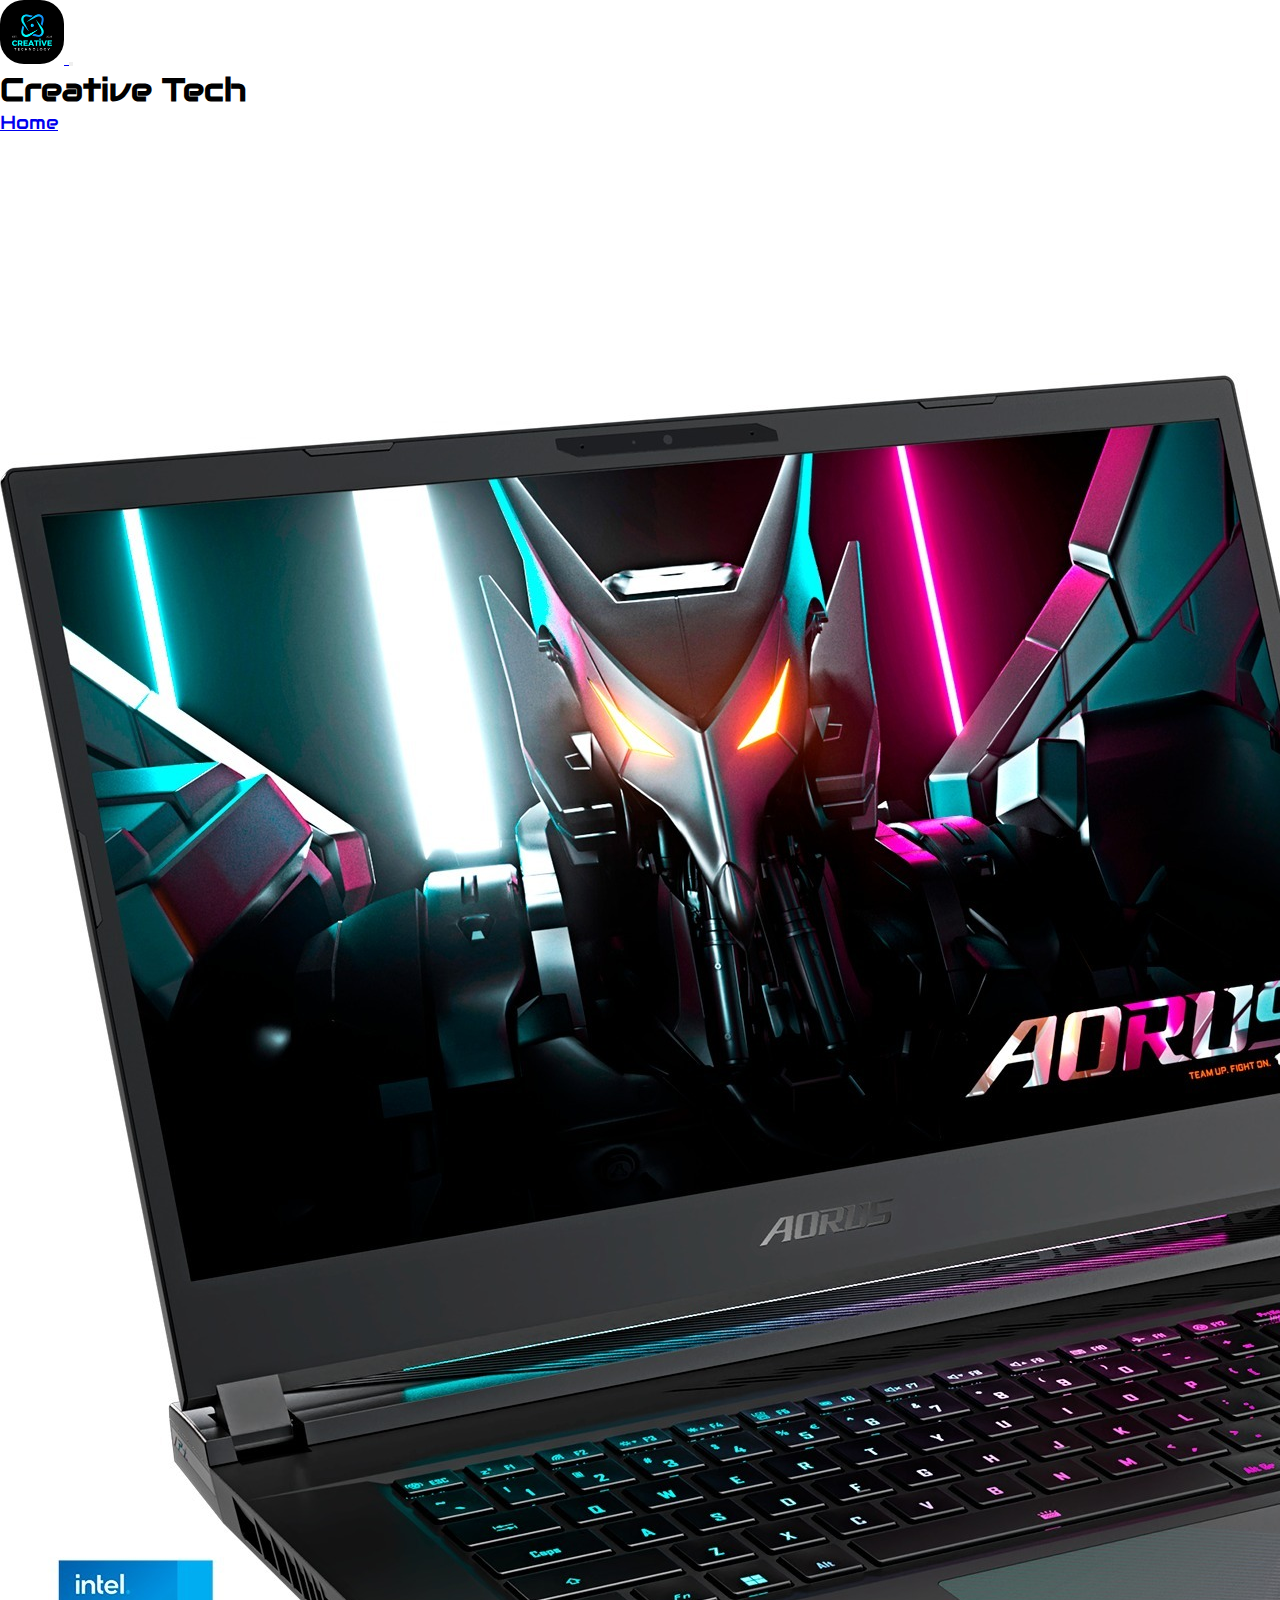
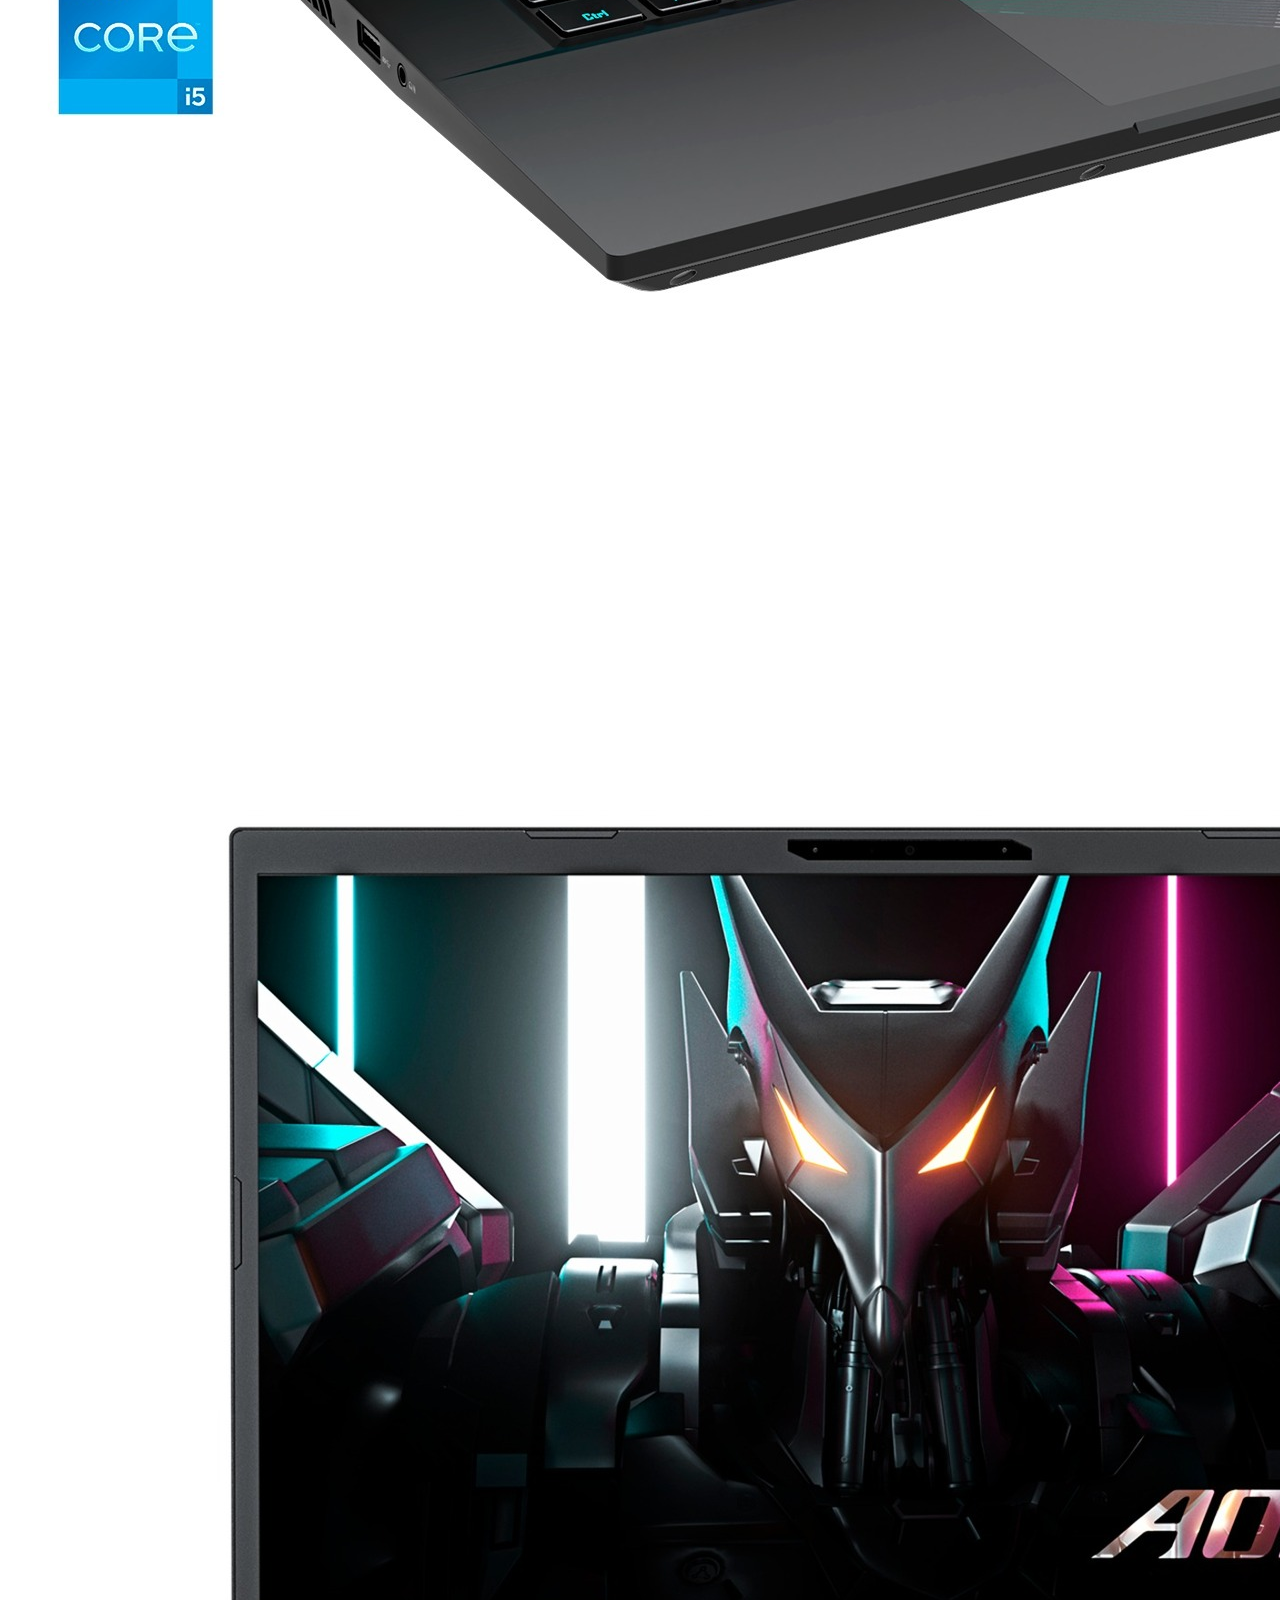
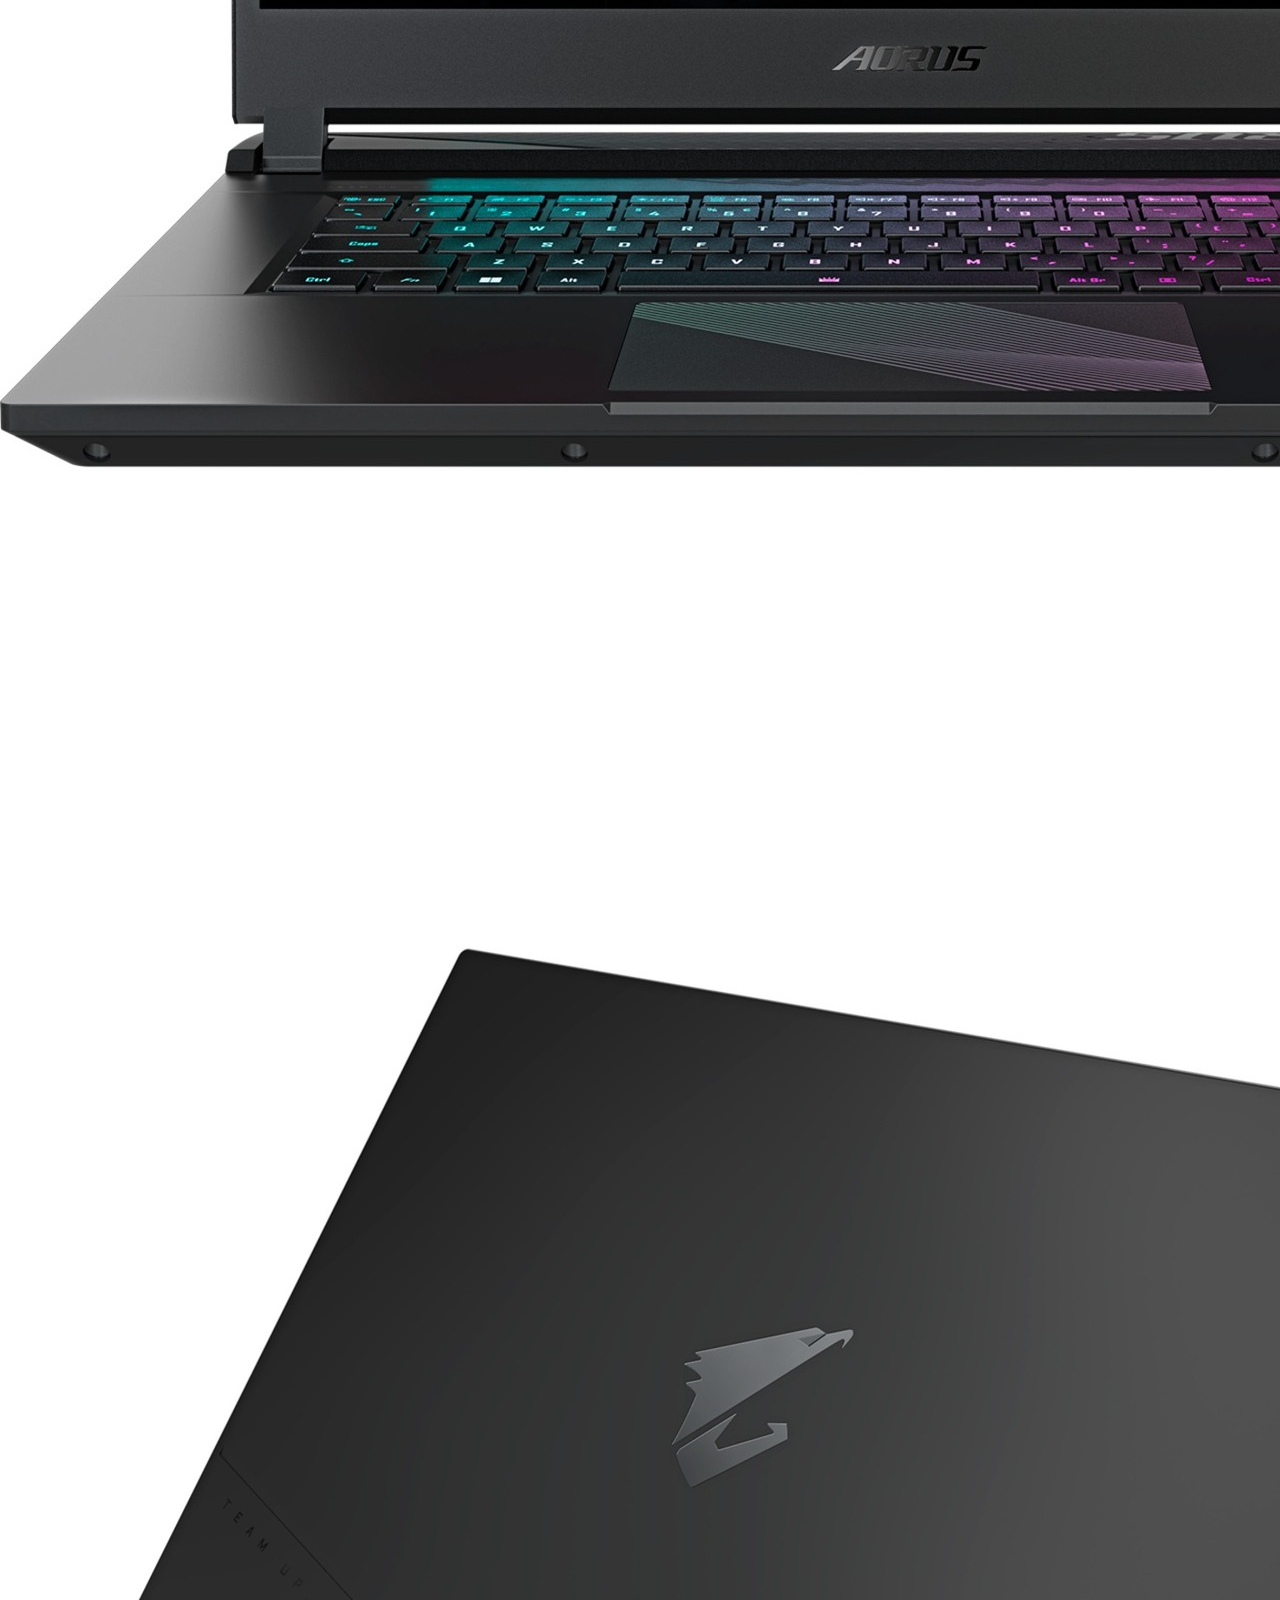
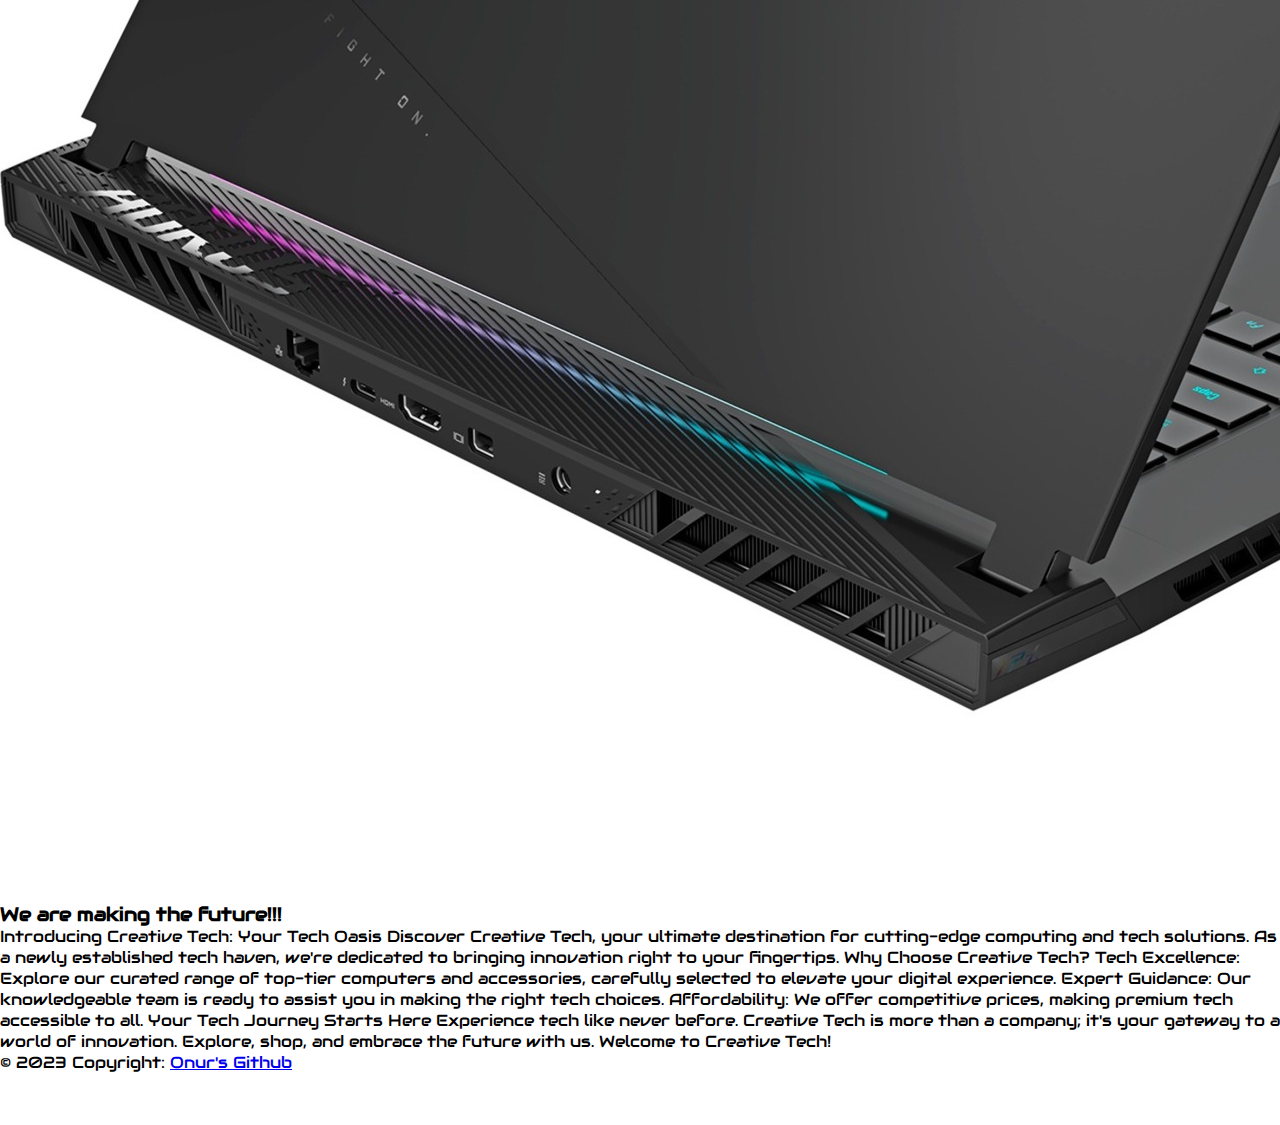
==== index.html @ 5d2336eb "sorting and filtering with Javascript" ====
<!-- HTML Document Declaration -->
<!DOCTYPE html>
<html lang="en">
  <head>
    <!-- Character Set and Viewport Configuration -->
    <meta charset="utf-8" />
    <meta name="viewport" content="width=device-width, initial-scale=1" />
    <!-- Website Favicon -->
    <link rel="icon" type="image/png" sizes="16x16" href="images/logo.png" />
    <!-- Page Title -->
    <title>Creative Tech</title>
    <!-- Link to External Stylesheet -->
    <link rel="stylesheet" href="style.css" />
    <!-- Link to Bootstrap CSS via CDN -->
    <link
      href="https://cdn.jsdelivr.net/npm/bootstrap@5.2.3/dist/css/bootstrap.min.css"
      rel="stylesheet"
      integrity="sha384-rbsA2VBKQhggwzxH7pPCaAqO46MgnOM80zW1RWuH61DGLwZJEdK2Kadq2F9CUG65"
      crossorigin="anonymous"
    />
    <!-- Link to Google Fonts -->
    <link
      rel="stylesheet"
      href="https://fonts.googleapis.com/css?family=Audiowide"
    />
  </head>
  <body id="body">
    <!-- Navigation Bar - Loaded from "header.html" -->
    <iframe
      class="nav"
      src="header.html"
      name="nav-iframe"
      width="100%"
      frameborder="0"
    ></iframe>

    <!-- Main Content Container -->
    <div class="container ">
      <div
        id="carouselExampleFade"
        class="carousel slide carousel-fade "
        data-bs-ride="carousel"
      >
        <div class="carousel-inner ">
          <div class="carousel-item active d-flex justify-content-center">
            <img src="images/1.jpg" class="d-block w-25" alt="..." />
          </div>
          <div class="carousel-item d-flex justify-content-center">
            <img src="images/2.jpg" class="d-block w-25" alt="..." />
          </div>
          <div class="carousel-item d-flex justify-content-center">
            <img src="images/3.jpg" class="d-block w-25" alt="..." />
          </div>
        </div>
      </div>
    </div>

    <!-- Slogan Section -->
    <div class="d-flex justify-content-center">
      <h3 id="slogan">We are making the future!!!</h3>
    </div>
    <div class="introduction d-flex justify-content-center text-center mt-4">
      <p class="w-50">Introducing Creative Tech: Your Tech Oasis

        Discover Creative Tech, your ultimate destination for cutting-edge computing and tech solutions. As a newly established tech haven, we're dedicated to bringing innovation right to your fingertips.
        
        Why Choose Creative Tech?
        
        Tech Excellence: Explore our curated range of top-tier computers and accessories, carefully selected to elevate your digital experience.
        
        Expert Guidance: Our knowledgeable team is ready to assist you in making the right tech choices.
        
        Affordability: We offer competitive prices, making premium tech accessible to all.
        
        Your Tech Journey Starts Here
        
        Experience tech like never before. Creative Tech is more than a company; it's your gateway to a world of innovation. Explore, shop, and embrace the future with us. Welcome to Creative Tech!</p>
    </div>
    <!-- Footer - Loaded from "footer.html" -->
    <iframe
    class="fixed-bottom"
      src="footer.html"
      width="100%"
      height="5%"
      name="footer-iframe"
      frameborder="0"
    ></iframe>

    <!-- JavaScript Libraries: Bootstrap -->
    <script
      src="https://cdn.jsdelivr.net/npm/bootstrap@5.2.3/dist/js/bootstrap.bundle.min.js"
      integrity="sha384-kenU1KFdBIe4zVF0s0G1M5b4hcpxyD9F7jL+jjXkk+Q2h455rYXK/7HAuoJl+0I4"
      crossorigin="anonymous"
    ></script>
  </body>
</html>
---- style.css ----
* {
  margin: 0;
  padding: 0;
  box-sizing: border-box;
  font-family: "Audiowide", sans-serif;
  
}
#body{
  height: 150vh;
}

#navbarSupportedContent {
  flex-grow: unset;
}

#logo {
  width: 4rem;
  border-radius: 1.5rem;
}
.nav {
  height: 14rem;
}

.nav-item {
  font-size: 1.2rem;
  
}

.nav-item:hover .nav-link {
  color: aqua !important;
}


#submitted {
  text-align: center;
  margin: 4rem 2rem;
}




@media (min-width: 992px) {
 .container{
  margin-top: -6rem;
  
 
 }
}
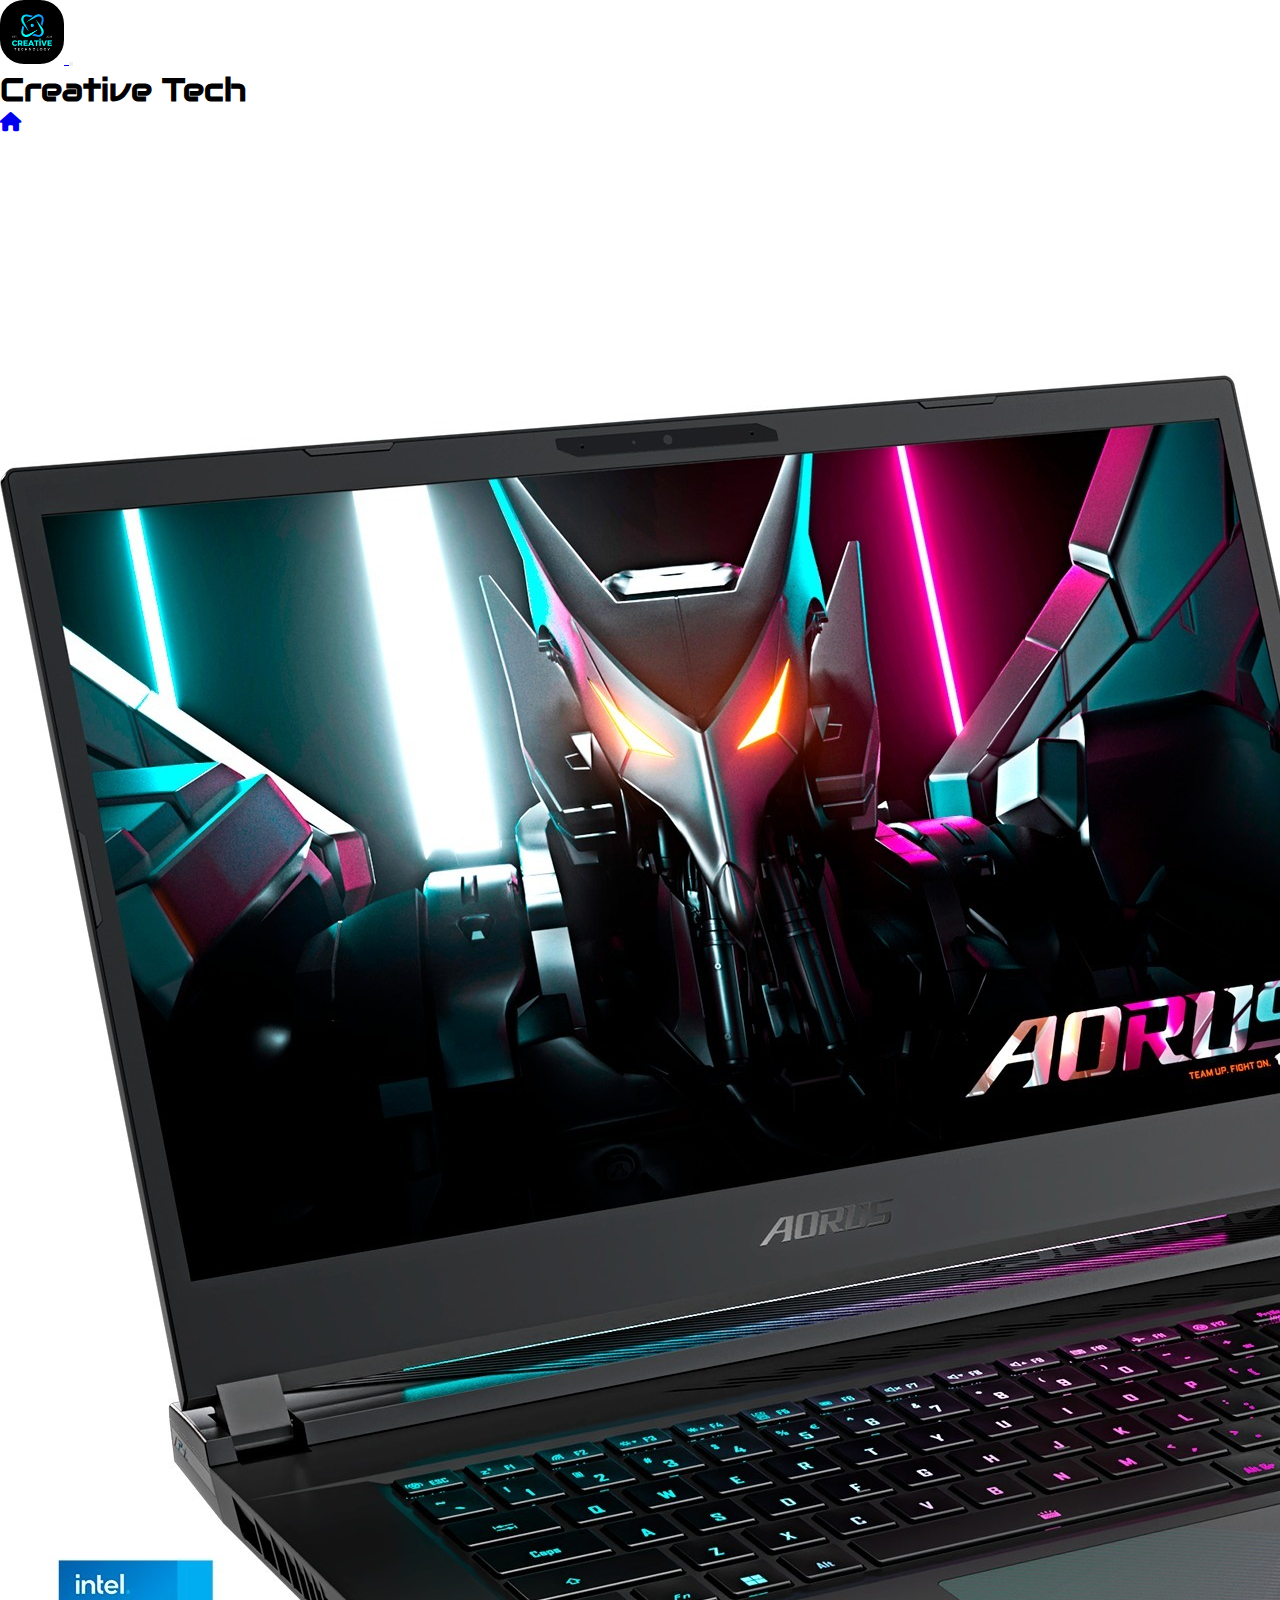
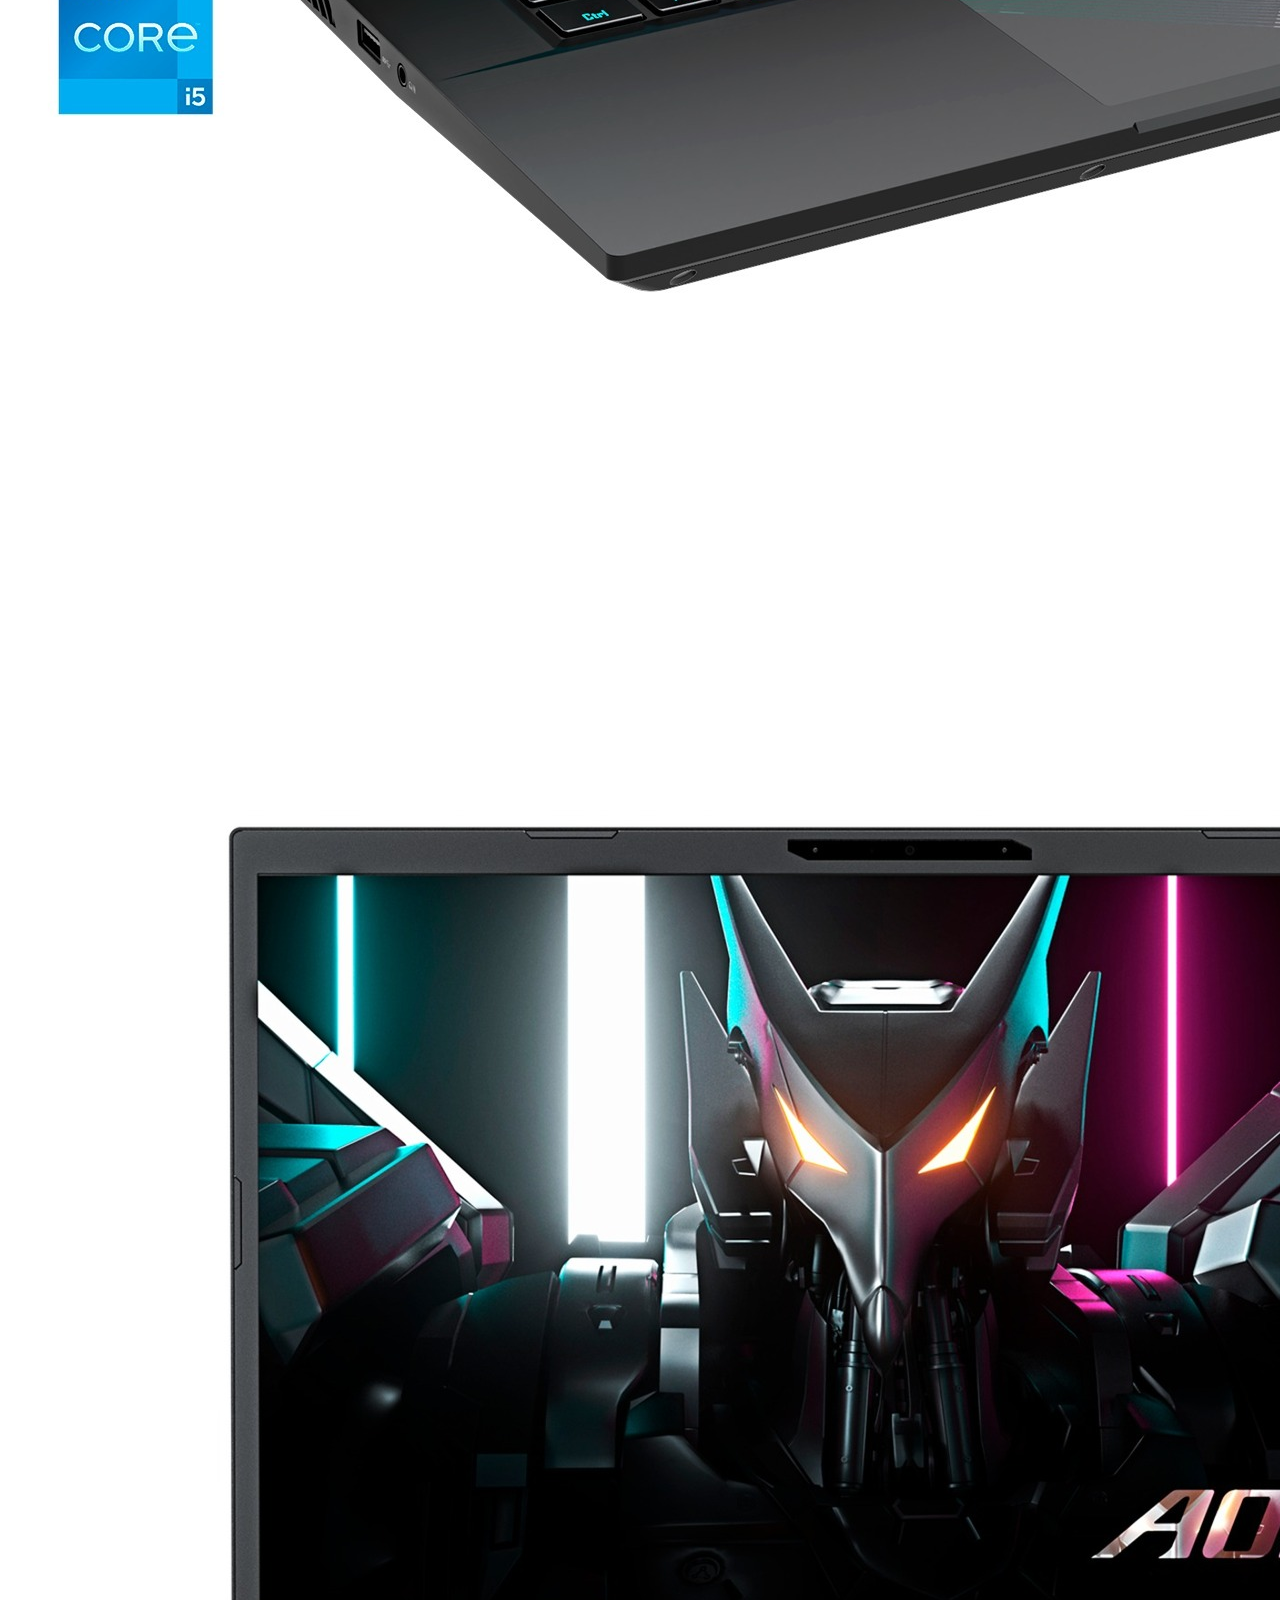
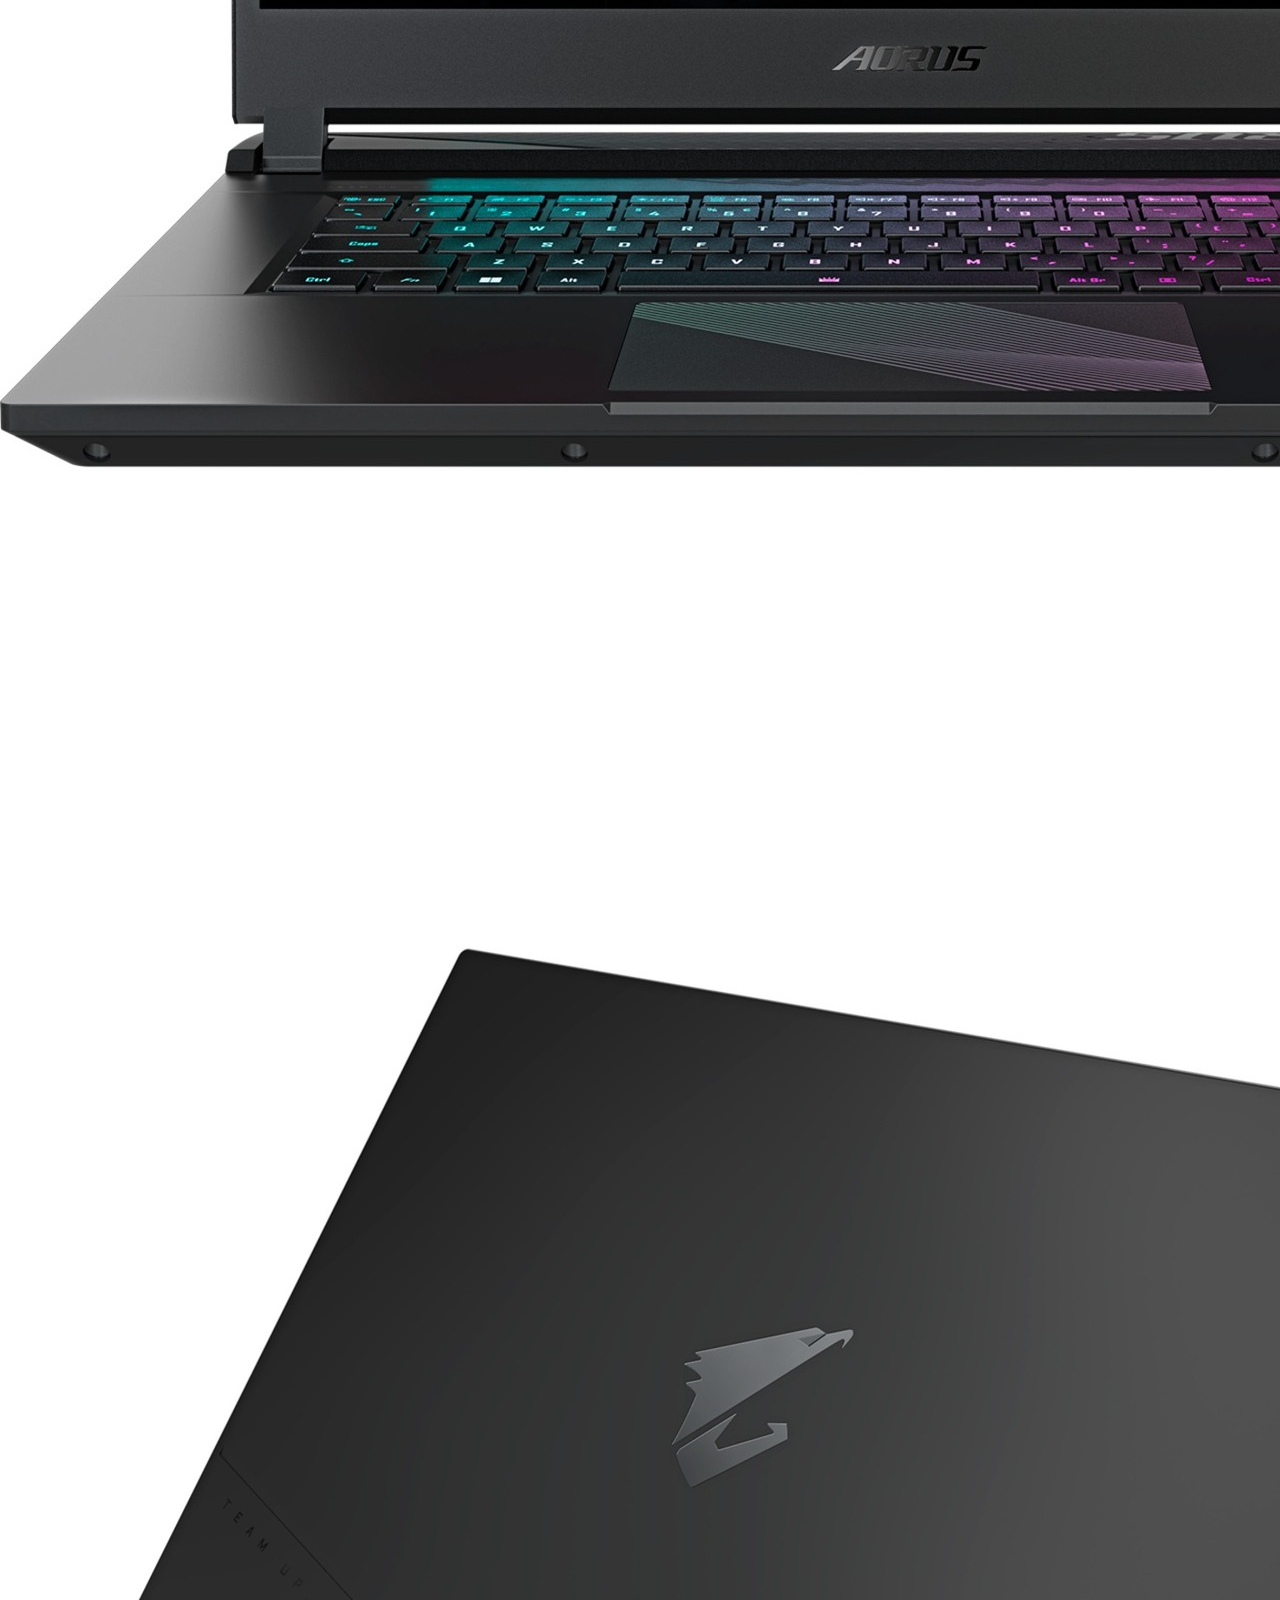
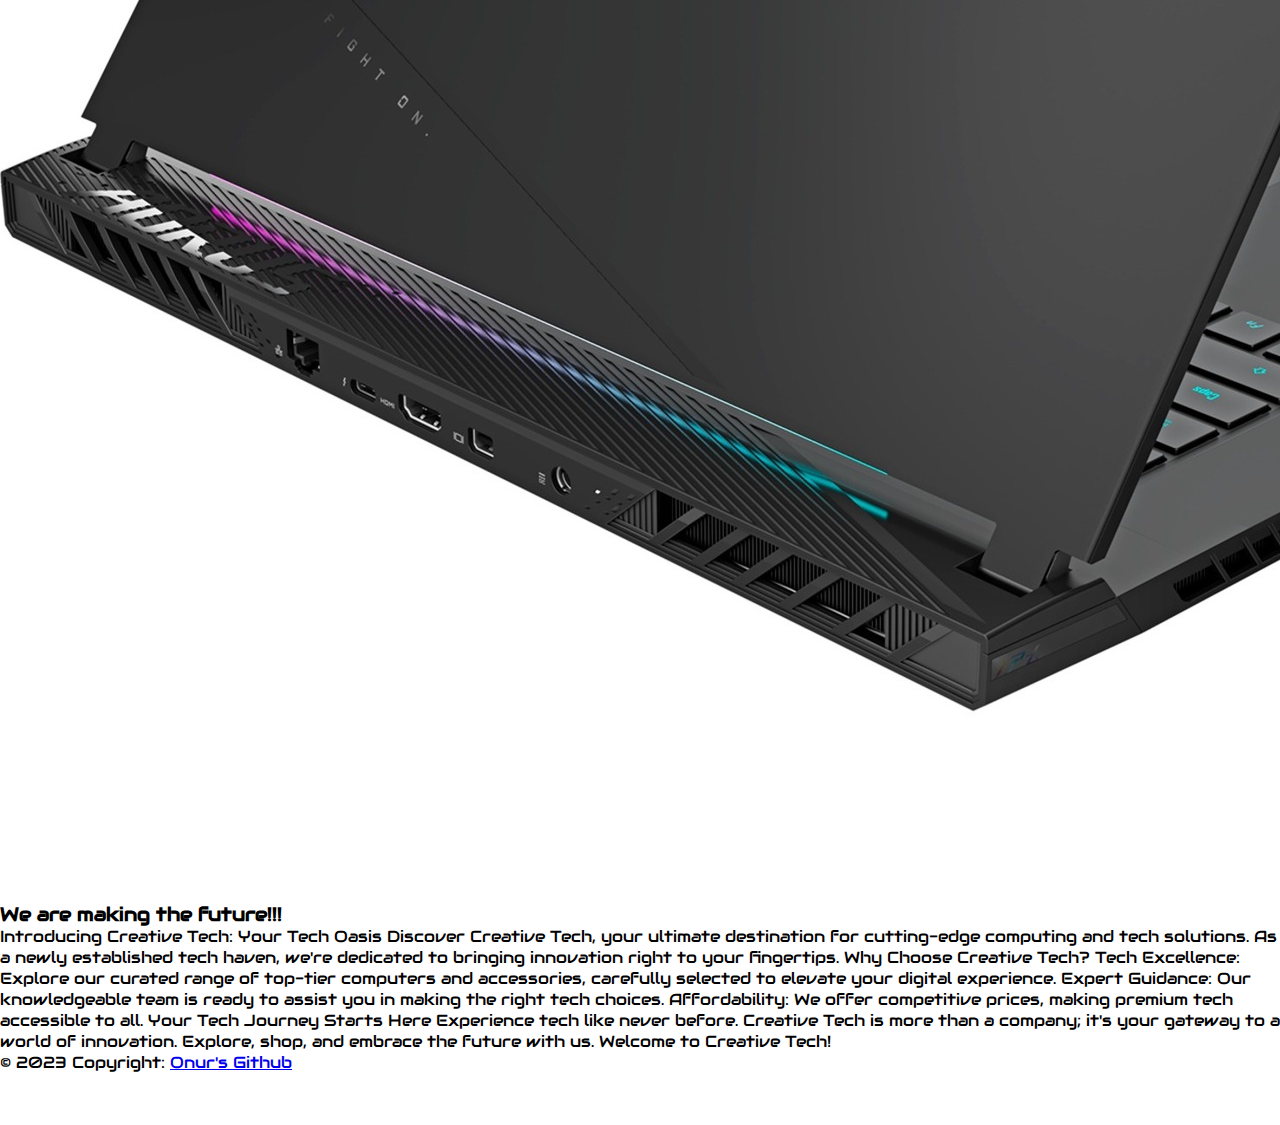
==== commit 58cfd3f2: "adding some features" ====
--- a/index.html
+++ b/index.html
@@ -7,6 +7,9 @@
     <meta name="viewport" content="width=device-width, initial-scale=1" />
     <!-- Website Favicon -->
     <link rel="icon" type="image/png" sizes="16x16" href="images/logo.png" />
+
+    <link rel="stylesheet" href="https://cdnjs.cloudflare.com/ajax/libs/font-awesome/6.3.0/css/all.min.css">
+
     <!-- Page Title -->
     <title>Creative Tech</title>
     <!-- Link to External Stylesheet -->
